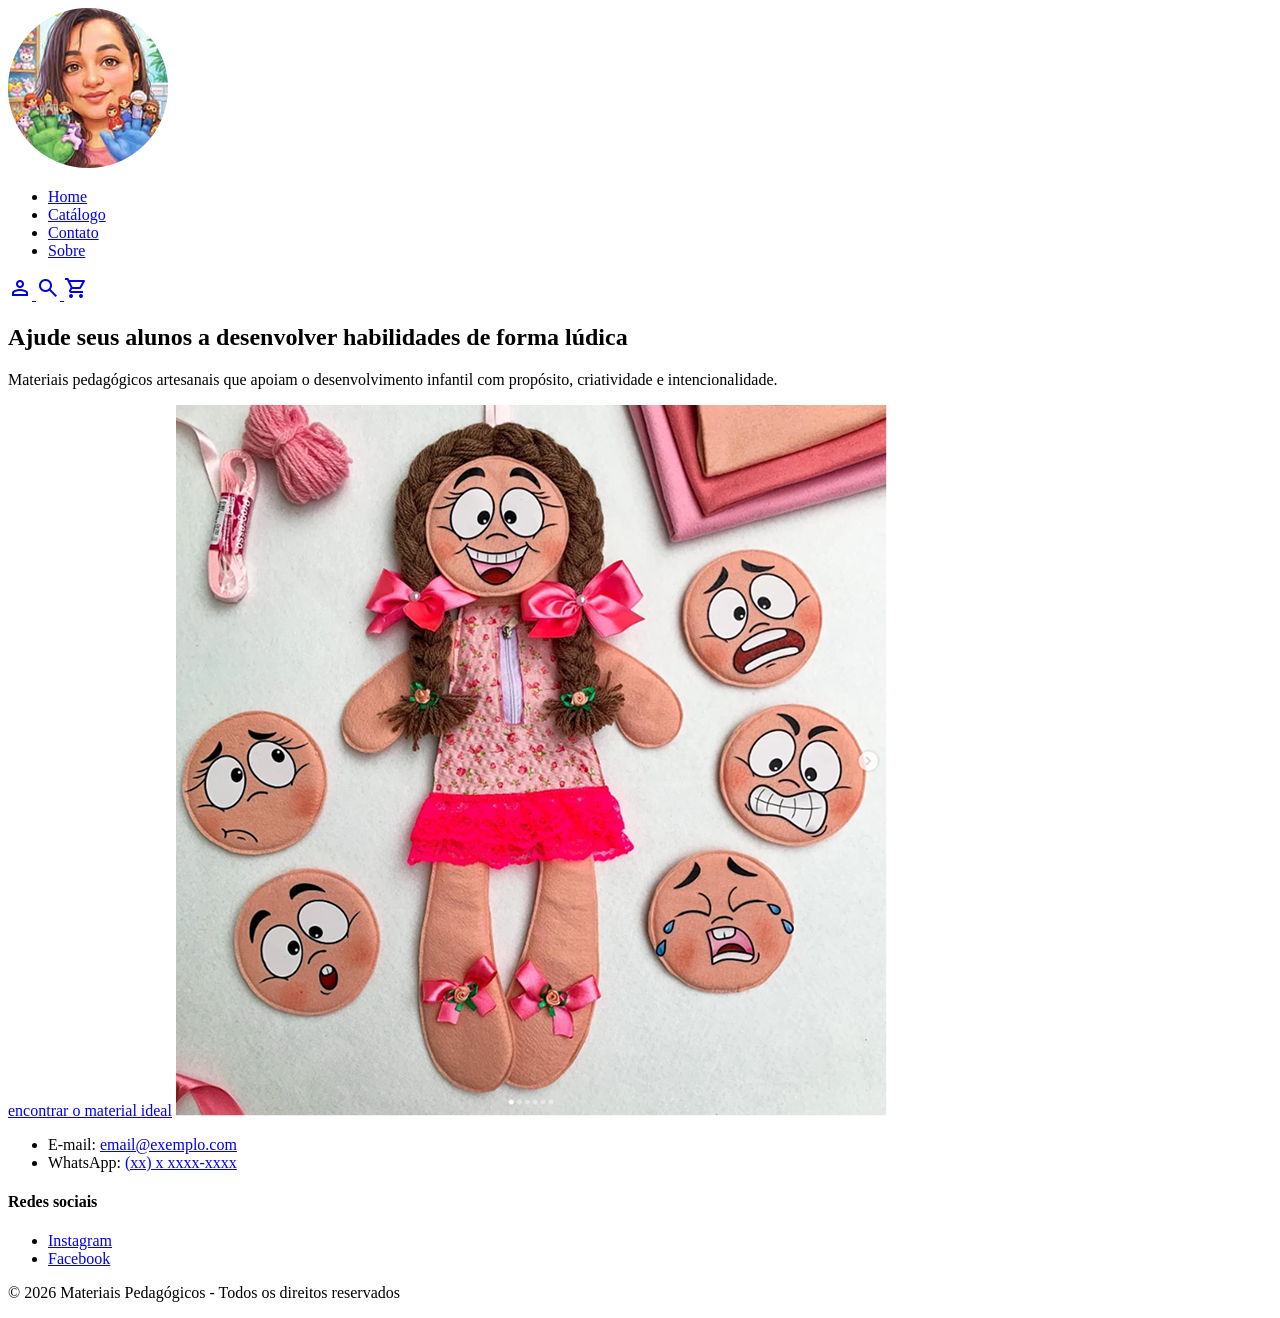
==== Programaca-Web-I/projetoWeb/index.html @ 2df09f3f "Add files via upload" ====
<!DOCTYPE html>
<html lang="pt-br">
    <head>
        <meta charset="UTF-8">
        <meta name="viewport" content="width=device-width, initial-scale=1.0">
        <meta name="description" content="Materiais pedagógicos artesanais que apoiam o desenvolvimento infantil com propósito, criatividade e intencionalidade.">
        <link href="https://fonts.googleapis.com/css2?family=Inter:wght@400;500;600&family=Nunito:wght@700&display=swap" rel="stylesheet">
        <link rel="stylesheet" href="https://fonts.googleapis.com/css2?family=Material+Symbols+Outlined:opsz,wght,FILL,GRAD@20..48,100..700,0..1,-50..200" />
        <link rel="shortcut icon" href="./assets/icon/logoIcon.ico" type="image/x-icon">
        <title>Home | Materiais Pedagógicos</title>
    </head>
    <body>
        <header>
            <a href="index.html"><img src="assets/images/logo.png" alt="Logo"></a>
            <nav>
                <ul>
                    <li><a href="index.html">Home</a></li>
                    <li><a href="catalogo.html">Catálogo</a></li>
                    <li><a href="contato.html">Contato</a></li>
                    <li><a href="sobre.html">Sobre</a></li>
                </ul>
            </nav>
            <div>
                <a href="login.html" aria-label="Acessar conta">
                    <span class="material-symbols-outlined" aria-hidden="true">person</span>
                </a>
                <a href="#" aria-label="Pesquisar no site">
                    <span class="material-symbols-outlined" aria-hidden="true">search</span>
                </a>
                <a href="#" aria-label="Ver carrinho de compras">
                    <span class="material-symbols-outlined" aria-hidden="true">shopping_cart</span>
                </a>
            </div>
        </header>
        <main>
            <!-- Hero -->
            <section>
                <h1>Ajude seus alunos a desenvolver habilidades de forma lúdica</h1>
                <p>Materiais pedagógicos artesanais que apoiam o desenvolvimento infantil com propósito, criatividade e intencionalidade.</p>
                <a href="catalogo.html">encontrar o material ideal</a>
                <img src="assets/images/card1.png" alt="Recurso pedagógico artesanal de boneca com expressões faciais intercambiáveis">
            </section>
        </main>
        <footer>
            <ul>
                <li>E-mail: <a href="mailto:email@exemplo.com">email@exemplo.com</a></li>
                <li>WhatsApp: <a href="#">(xx) x xxxx-xxxx</a></li>
            </ul>
            <h4>Redes sociais</h4>
            <ul>
                <li><a href="#" target="_blank" rel="noopener noreferrer">Instagram</a></li>
                <li><a href="#" target="_blank" rel="noopener noreferrer">Facebook</a></li>
            </ul>
            <p> &copy; 2026 Materiais Pedagógicos - Todos os direitos reservados</p>
        </footer>
    </body>
</html>
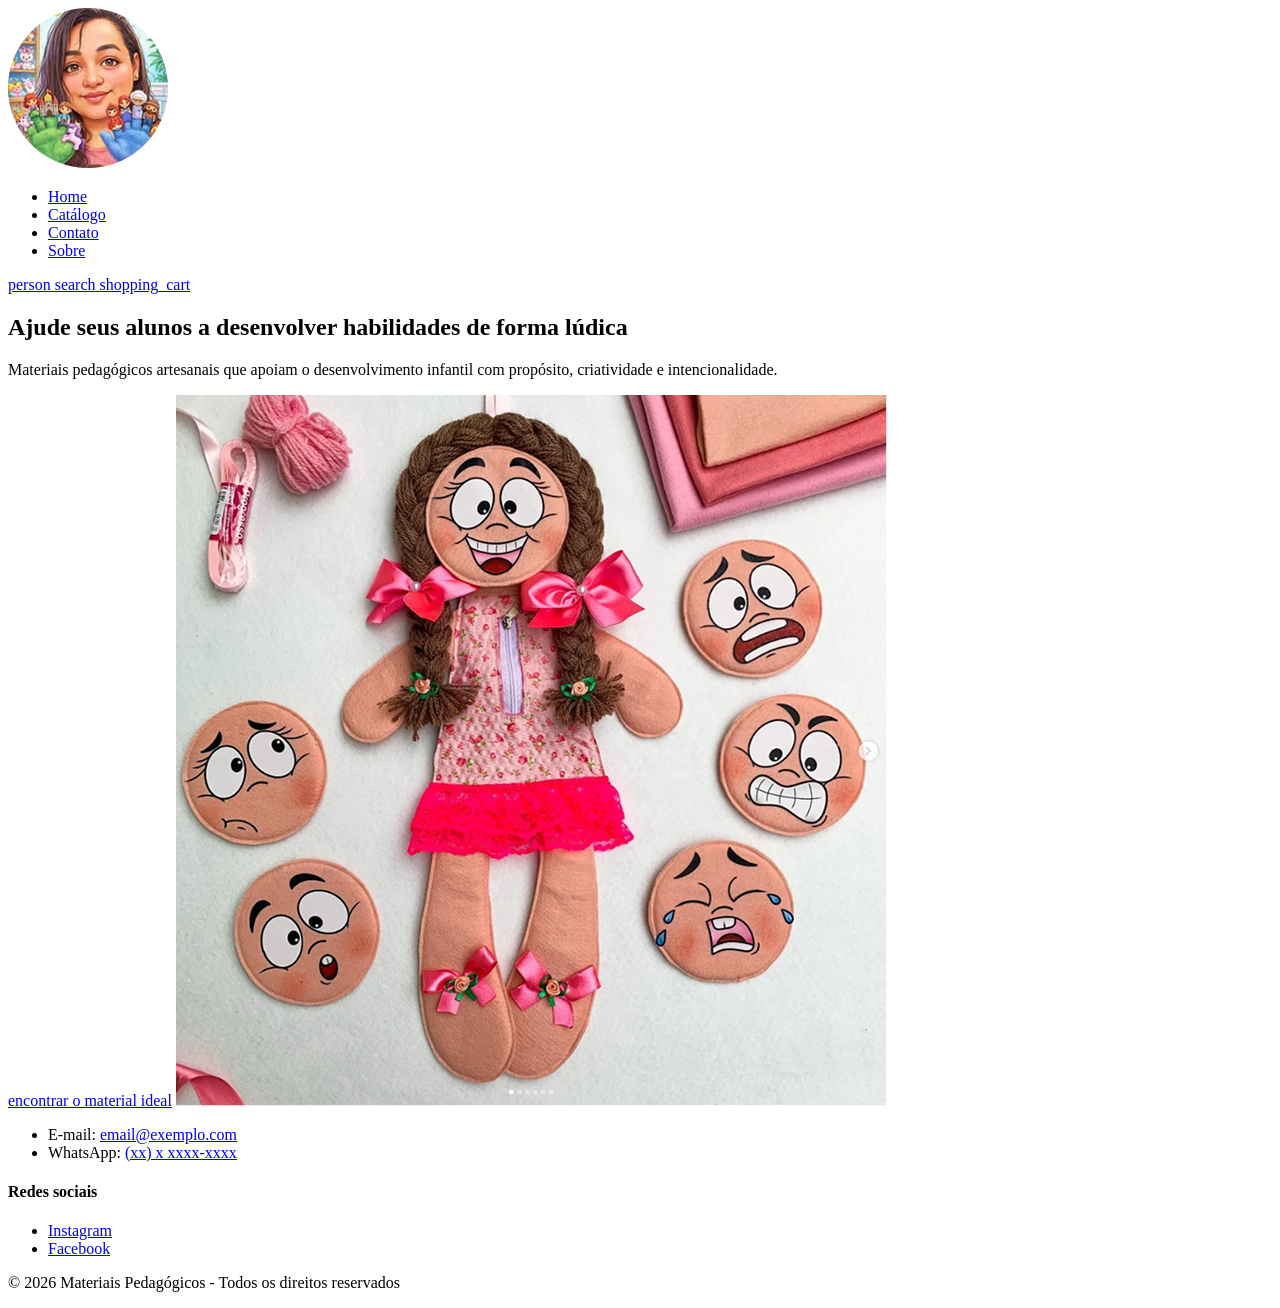
==== commit 80946f62: "Remove external font links and add local stylesheet" ====
--- a/Programaca-Web-I/projetoWeb/index.html
+++ b/Programaca-Web-I/projetoWeb/index.html
@@ -4,8 +4,7 @@
         <meta charset="UTF-8">
         <meta name="viewport" content="width=device-width, initial-scale=1.0">
         <meta name="description" content="Materiais pedagógicos artesanais que apoiam o desenvolvimento infantil com propósito, criatividade e intencionalidade.">
-        <link href="https://fonts.googleapis.com/css2?family=Inter:wght@400;500;600&family=Nunito:wght@700&display=swap" rel="stylesheet">
-        <link rel="stylesheet" href="https://fonts.googleapis.com/css2?family=Material+Symbols+Outlined:opsz,wght,FILL,GRAD@20..48,100..700,0..1,-50..200" />
+        <link rel="stylesheet" href="style.css">
         <link rel="shortcut icon" href="./assets/icon/logoIcon.ico" type="image/x-icon">
         <title>Home | Materiais Pedagógicos</title>
     </head>
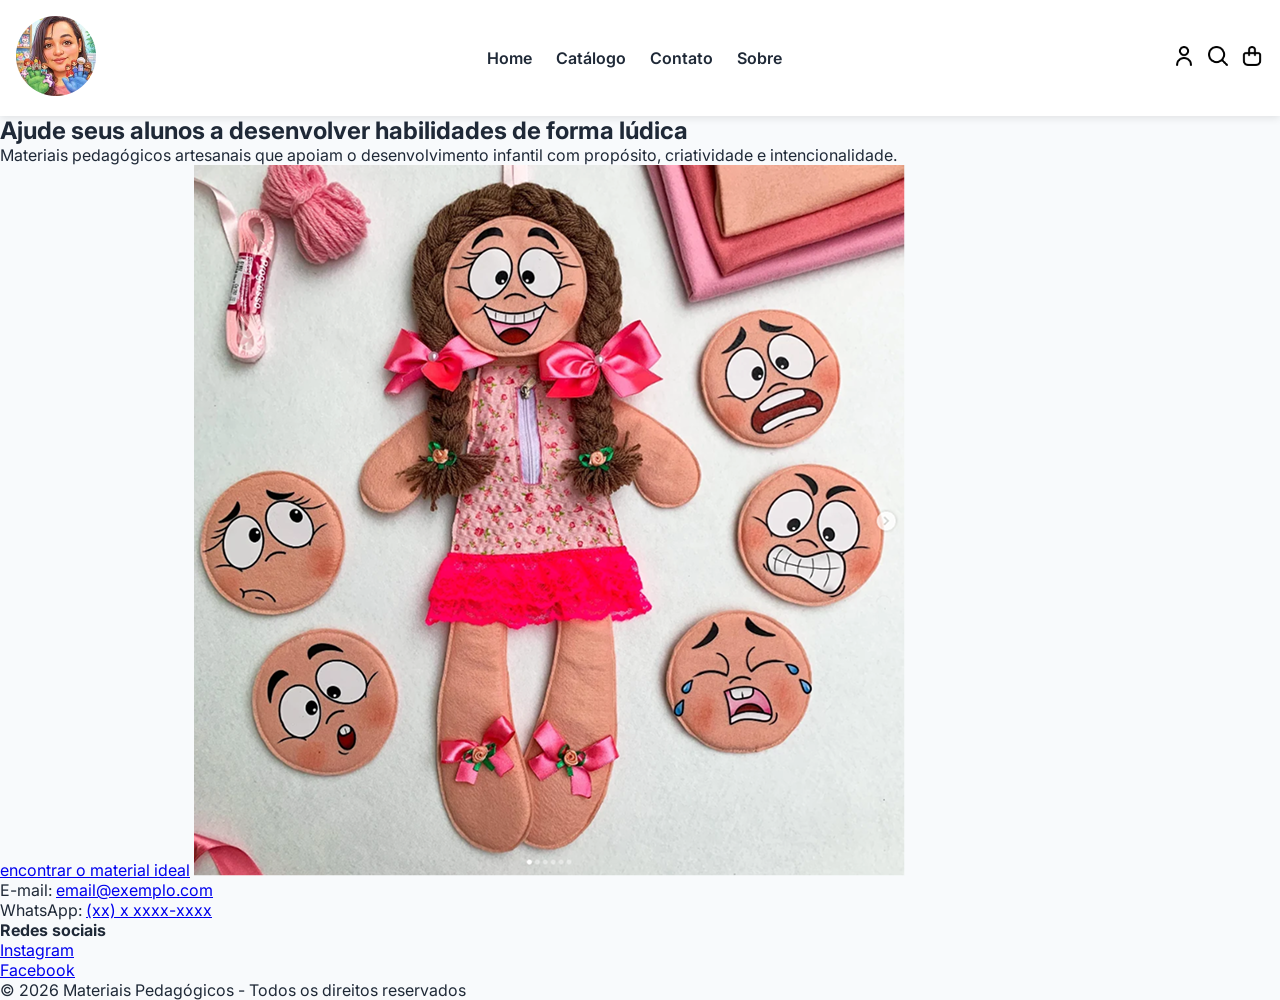
==== commit 23e42b00: "Enhance header layout and accessibility by replacing icons with images, and add CSS variables for im" ====
--- a/Programaca-Web-I/projetoWeb/index.html
+++ b/Programaca-Web-I/projetoWeb/index.html
@@ -10,7 +10,7 @@
     </head>
     <body>
         <header>
-            <a href="index.html"><img src="assets/images/logo.png" alt="Logo"></a>
+            <a href="index.html"><img src="assets/images/logo.png" alt="Logo" class="logo"></a>
             <nav>
                 <ul>
                     <li><a href="index.html">Home</a></li>
@@ -21,13 +21,13 @@
             </nav>
             <div>
                 <a href="login.html" aria-label="Acessar conta">
-                    <span class="material-symbols-outlined" aria-hidden="true">person</span>
+                    <img src="assets/images/user.png" alt="Perfil">
                 </a>
                 <a href="#" aria-label="Pesquisar no site">
-                    <span class="material-symbols-outlined" aria-hidden="true">search</span>
+                    <img src="assets/images/search.png" alt="Pesquisar">
                 </a>
                 <a href="#" aria-label="Ver carrinho de compras">
-                    <span class="material-symbols-outlined" aria-hidden="true">shopping_cart</span>
+                    <img src="assets/images/shopping bag.png" alt="Carrinho de compras">
                 </a>
             </div>
         </header>
--- a/Programaca-Web-I/projetoWeb/style.css
+++ b/Programaca-Web-I/projetoWeb/style.css
@@ -0,0 +1,64 @@
+@import url('https://fonts.googleapis.com/css2?family=Cabin:ital,wght@0,400..700;1,400..700&family=Inter:ital,opsz,wght@0,14..32,100..900;1,14..32,100..900&family=Nunito:ital,wght@0,200..1000;1,200..1000&display=swap');
+
+:root {
+    --primary-color: #5FA8D3;
+    --text-color: #1F2937;
+    --bg-color: #F8FAFC;
+}
+
+/* Reset Universal */
+* {
+    margin: 0;
+    padding: 0;
+    box-sizing: border-box;
+}
+
+body{
+    font-family: "Inter", sans-serif;
+    color: var(--text-color);
+    background-color: var(--bg-color);
+}
+
+header {
+    width: 100%;
+    background-color: #FFFFFF;
+    box-shadow: 0px 2px 8px rgba(0, 0, 0, 0.1);
+    padding: 16px;
+    display: flex;
+    justify-content: space-between;
+    align-items: center;
+}
+
+.logo {
+    width: 5rem;
+}
+
+header nav ul {
+    display: flex;
+    gap: 24px;
+}
+
+header nav ul li {
+    list-style: none;
+}
+
+header nav ul li a {
+    font-weight: 600;
+    text-decoration: none;
+    color: var(--text-color);
+    transition: color 0.3s ease ;
+}
+
+header nav ul li a:hover{
+    color: var(--primary-color);
+}
+
+header div{
+    display: flex;
+    gap: 10px;
+}
+
+
+header div a img {
+    width: 1.5rem;
+}
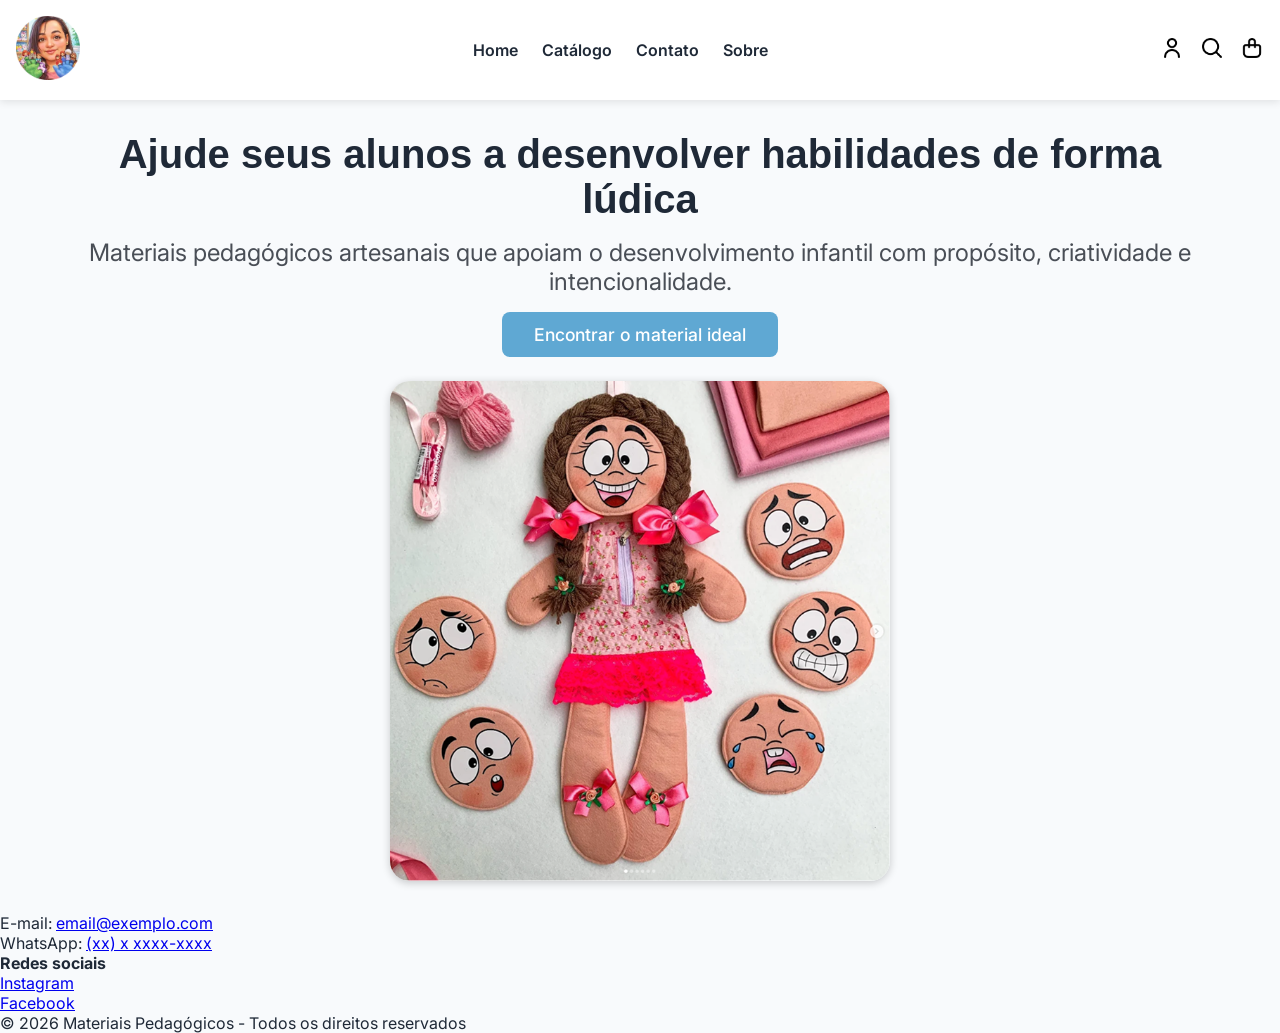
==== commit 09d68ba3: "Refactor main section styles and improve header layout with enhanced image scaling and button hover " ====
--- a/Programaca-Web-I/projetoWeb/index.html
+++ b/Programaca-Web-I/projetoWeb/index.html
@@ -36,7 +36,7 @@
             <section>
                 <h1>Ajude seus alunos a desenvolver habilidades de forma lúdica</h1>
                 <p>Materiais pedagógicos artesanais que apoiam o desenvolvimento infantil com propósito, criatividade e intencionalidade.</p>
-                <a href="catalogo.html">encontrar o material ideal</a>
+                <a href="catalogo.html">Encontrar o material ideal</a>
                 <img src="assets/images/card1.png" alt="Recurso pedagógico artesanal de boneca com expressões faciais intercambiáveis">
             </section>
         </main>
--- a/Programaca-Web-I/projetoWeb/style.css
+++ b/Programaca-Web-I/projetoWeb/style.css
@@ -3,7 +3,9 @@
 :root {
     --primary-color: #5FA8D3;
     --text-color: #1F2937;
+    --p-text-color: #494E56;
     --bg-color: #F8FAFC;
+    --btn-hover: #4F8CC9;
 }
 
 /* Reset Universal */
@@ -30,7 +32,7 @@
 }
 
 .logo {
-    width: 5rem;
+    width: 4rem;
 }
 
 header nav ul {
@@ -55,10 +57,66 @@
 
 header div{
     display: flex;
-    gap: 10px;
+    gap: 16px;
 }
 
 
 header div a img {
     width: 1.5rem;
+    transform: scale(1);
+    transition: transform 0.3s ease;
+}
+
+header div a img:hover {
+    transform: scale(1.1);
+}
+
+main {
+    max-width: 1200px;
+    margin: 32px auto;
+    padding: 0 16px;
+    text-align: center;
+}
+
+main section h1 {
+    font-family: "Nunito", sans-serif;
+    font-weight: 700;
+    margin-bottom: 16px;
+    font-size: 2.5rem;
+    color: var(--text-color)
+}
+
+main section p {
+    font-family: "Inter", sans-serif;
+    font-weight: 400;
+    margin-bottom: 16px;
+    font-size: 1.5rem;
+    color: var(--p-text-color)
+}
+
+main section a{
+    display: inline-block;
+    padding: 12px 32px;;
+    margin: 0 auto 24px auto;
+    background-color: var(--primary-color);
+    color: #FFFFFF;
+    border-radius: 8px;
+    text-decoration: none;
+    font-family: "inter", sans-serif;
+    font-weight: 500;
+    font-size: 1.1rem;
+    transition: background-color 0.3s ease;
+}
+
+main section a:hover{
+    background-color: var(--btn-hover);
+}
+
+main section img{
+    display: block;
+    margin: 0 auto;
+    max-width: 500px;
+    width: 100%;
+    border-radius: 20px;
+    box-shadow: 0px 2px 8px rgba(0, 0, 0, 0.2);;
 }
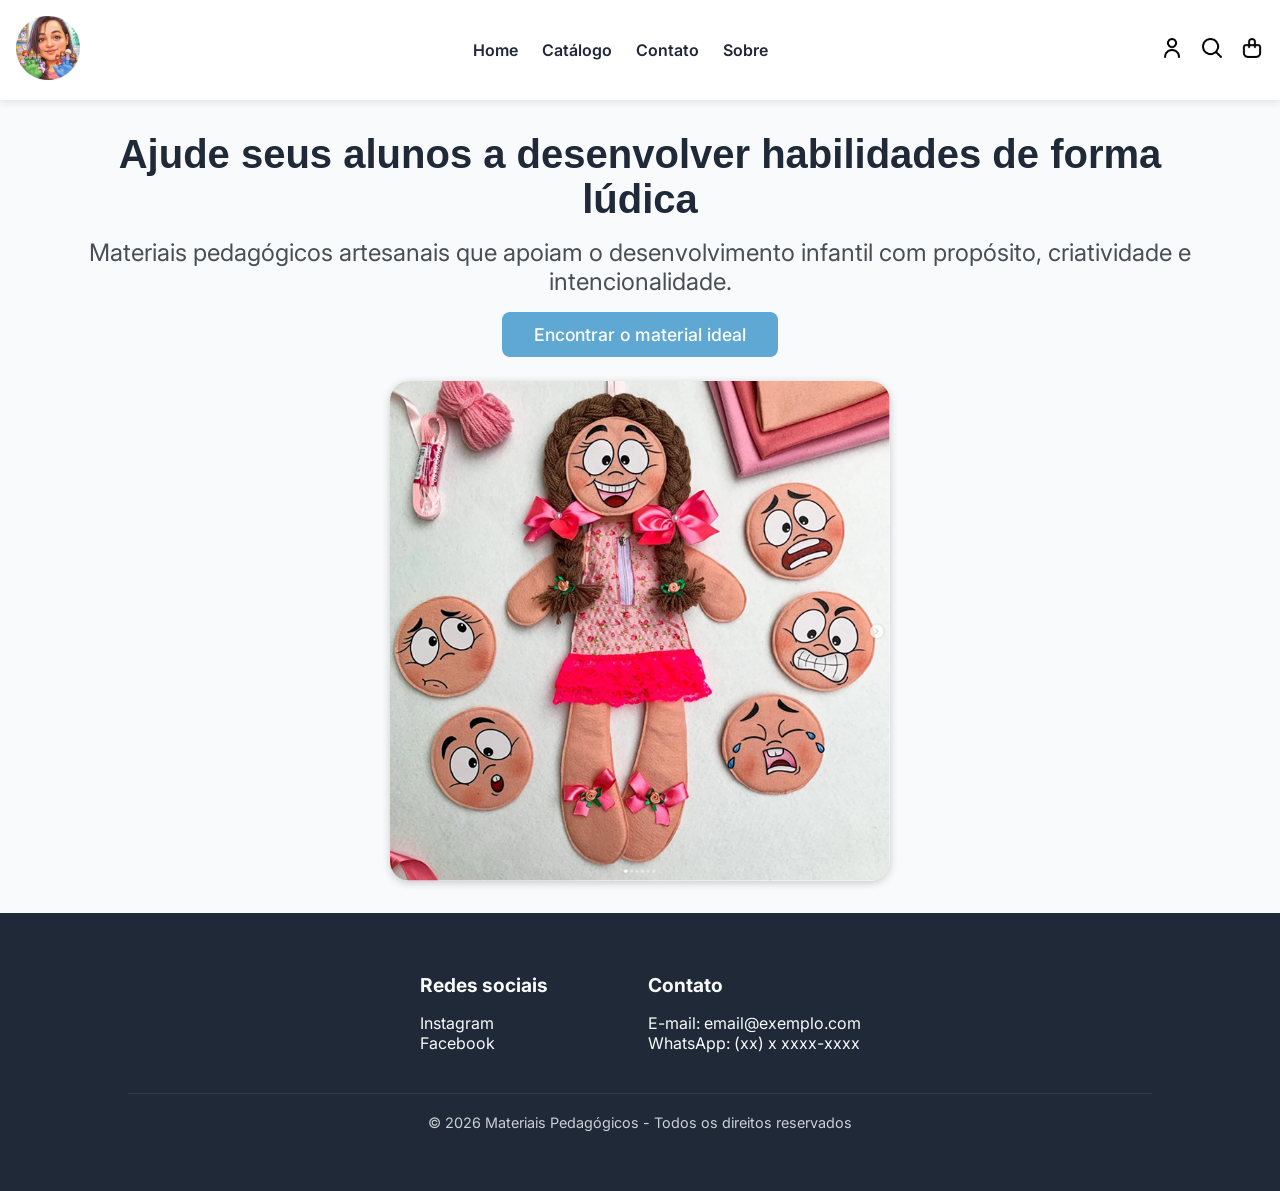
==== commit b41aa873: "Refactor footer layout for improved structure and styling, adding social media and contact sections " ====
--- a/Programaca-Web-I/projetoWeb/index.html
+++ b/Programaca-Web-I/projetoWeb/index.html
@@ -41,16 +41,23 @@
             </section>
         </main>
         <footer>
-            <ul>
-                <li>E-mail: <a href="mailto:email@exemplo.com">email@exemplo.com</a></li>
-                <li>WhatsApp: <a href="#">(xx) x xxxx-xxxx</a></li>
-            </ul>
-            <h4>Redes sociais</h4>
-            <ul>
-                <li><a href="#" target="_blank" rel="noopener noreferrer">Instagram</a></li>
-                <li><a href="#" target="_blank" rel="noopener noreferrer">Facebook</a></li>
-            </ul>
-            <p> &copy; 2026 Materiais Pedagógicos - Todos os direitos reservados</p>
+            <div class="footer-column">
+                <div>
+                    <h4>Redes sociais</h4>
+                    <ul>
+                        <li><a href="#">Instagram</a></li>
+                        <li><a href="#">Facebook</a></li>
+                    </ul>
+                </div>
+                <div>
+                    <h4>Contato</h4>
+                    <ul>
+                        <li>E-mail: <a href="mailto:email@exemplo.com">email@exemplo.com</a></li>
+                        <li>WhatsApp: <a href="#">(xx) x xxxx-xxxx</a></li>
+                    </ul>
+                </div>
+            </div>
+            <p class="copyright"> &copy; 2026 Materiais Pedagógicos - Todos os direitos reservados</p>
         </footer>
     </body>
 </html>
--- a/Programaca-Web-I/projetoWeb/style.css
+++ b/Programaca-Web-I/projetoWeb/style.css
@@ -119,4 +119,44 @@
     width: 100%;
     border-radius: 20px;
     box-shadow: 0px 2px 8px rgba(0, 0, 0, 0.2);;
+}
+
+footer {
+    background-color: var(--text-color);
+    color: var(--bg-color);
+    padding: 60px 10%;
+    display: flex;
+    flex-wrap: wrap;
+    justify-content: center;
+    align-items: flex-start;
+}
+
+.footer-column{
+    display: flex;
+    gap: 100px;
+}
+
+footer h4 {
+    margin-bottom: 16px;
+    font-family: var(--bg-color);
+    font-size: 1.2rem;
+}
+
+footer ul {
+    list-style: none;
+}
+
+footer ul li a {
+    color: var(--bg-color);
+    text-decoration: none;
+}
+
+.copyright {
+    width: 100%;
+    text-align: center;
+    margin-top: 40px;
+    padding-top: 20px;
+    border-top: 1px solid rgba(255, 255, 255, 0.1); /* Uma linha discreta para separar */
+    font-size: 0.9rem;
+    opacity: 0.8;
 }
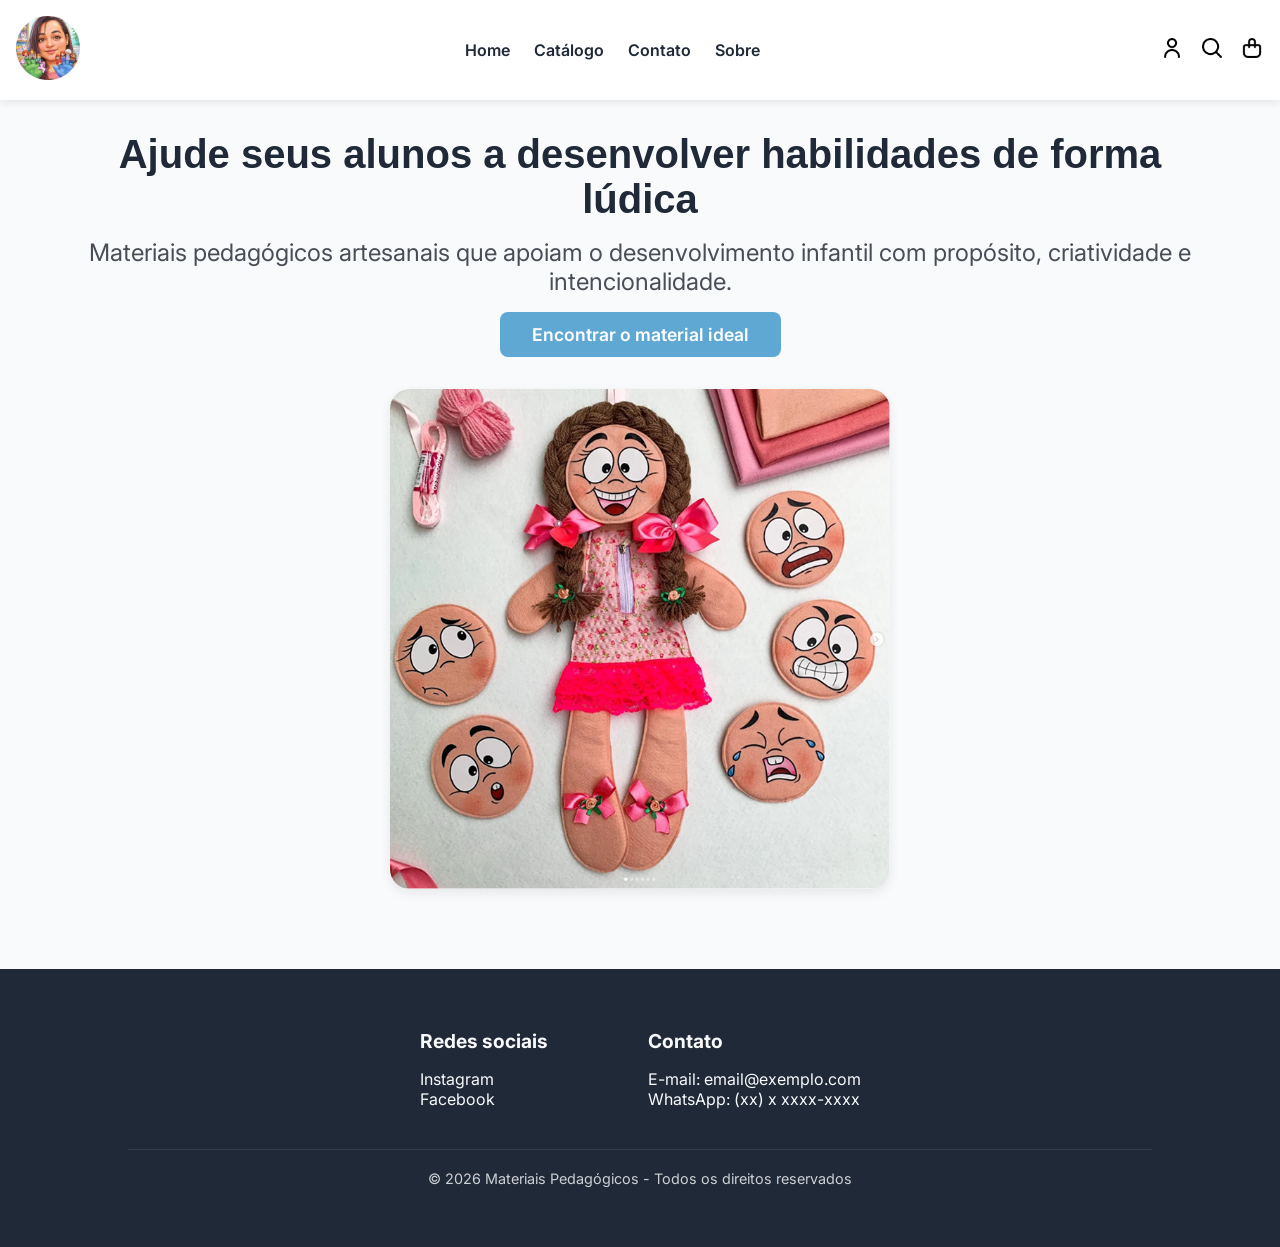
==== commit 48e345af: "Implement responsive header and footer with mobile menu functionality; add product catalog layout an" ====
--- a/Programaca-Web-I/projetoWeb/index.html
+++ b/Programaca-Web-I/projetoWeb/index.html
@@ -11,7 +11,7 @@
     <body>
         <header>
             <a href="index.html"><img src="assets/images/logo.png" alt="Logo" class="logo"></a>
-            <nav>
+            <nav class="menu-mobile" id="menu-mobile">
                 <ul>
                     <li><a href="index.html">Home</a></li>
                     <li><a href="catalogo.html">Catálogo</a></li>
@@ -20,6 +20,9 @@
                 </ul>
             </nav>
             <div>
+                <button class="btn-mobile" aria-label="Abrir menu">
+                    <img class="menu-hamburguer" src="assets/images/menu.png" alt="Menu">
+                </button>
                 <a href="login.html" aria-label="Acessar conta">
                     <img src="assets/images/user.png" alt="Perfil">
                 </a>
@@ -59,5 +62,6 @@
             </div>
             <p class="copyright"> &copy; 2026 Materiais Pedagógicos - Todos os direitos reservados</p>
         </footer>
+        <script src="script.js"></script>
     </body>
 </html>
--- a/Programaca-Web-I/projetoWeb/style.css
+++ b/Programaca-Web-I/projetoWeb/style.css
@@ -19,7 +19,9 @@
     font-family: "Inter", sans-serif;
     color: var(--text-color);
     background-color: var(--bg-color);
-}
+    overflow-x: hidden; /* Evita que a barra de rolagem horizontal apareça quando o menu mobile estiver aberto */
+}
+/* header */
 
 header {
     width: 100%;
@@ -70,11 +72,12 @@
 header div a img:hover {
     transform: scale(1.1);
 }
-
+/* main */
 main {
-    max-width: 1200px;
+    max-width: 1920px;
     margin: 32px auto;
-    padding: 0 16px;
+    margin-bottom: 80px;
+    padding: 0 80px;
     text-align: center;
 }
 
@@ -95,15 +98,15 @@
 }
 
 main section a{
-    display: inline-block;
-    padding: 12px 32px;;
-    margin: 0 auto 24px auto;
+    display: inline-block; /* Ocupa só o tamanho do texto + padding */
+    padding: 12px 32px;
+    margin: 0 auto 32px auto; /* Centraliza horizontalmente e adiciona margem inferior */
     background-color: var(--primary-color);
     color: #FFFFFF;
     border-radius: 8px;
     text-decoration: none;
-    font-family: "inter", sans-serif;
-    font-weight: 500;
+    font-family: "Inter", sans-serif;
+    font-weight: 600;
     font-size: 1.1rem;
     transition: background-color 0.3s ease;
 }
@@ -114,11 +117,11 @@
 
 main section img{
     display: block;
-    margin: 0 auto;
+    margin: 0 auto; 
     max-width: 500px;
     width: 100%;
     border-radius: 20px;
-    box-shadow: 0px 2px 8px rgba(0, 0, 0, 0.2);;
+    box-shadow: 0px 4px 12px rgba(0, 0, 0, 0.08);
 }
 
 footer {
@@ -159,4 +162,202 @@
     border-top: 1px solid rgba(255, 255, 255, 0.1); /* Uma linha discreta para separar */
     font-size: 0.9rem;
     opacity: 0.8;
+}
+
+/* Catalogo */
+.produtos-grid {
+    display: grid;
+    grid-template-columns: repeat(5, 1fr);
+    gap: 24px;
+    margin-top: 40px;
+    text-align: left; /* ISSO AQUI MATA O TEXTO CENTRALIZADO DA HOME! */
+}
+
+.produtos-card{
+    display: flex;
+    flex-direction: column;
+    background-color: #FFFFFF;
+    border-radius: 12px;
+    gap: 16px;
+    padding: 16px;
+    box-shadow: 0px 4px 12px rgba(0, 0, 0, 0.08);
+    min-height: 400px;
+    cursor: default;
+}
+
+.produtos-card img {
+    /* Faz a imagem crescer para ignorar o padding de 16px do card pai */
+    width: calc(100% + 32px); 
+    
+    /* Puxa a imagem para as extremidades, anulando o recuo do padding */
+    margin-left: -16px;
+    margin-top: -16px;
+    
+    /* Arredonda apenas os cantos superiores (Top-L, Top-R, Bot-R, Bot-L) */
+    border-radius: 12px 12px 0px 0px;
+    
+    /* Define uma altura fixa para manter todos os cards alinhados */
+    height: 240px;
+    
+    /* Faz a imagem preencher o espaço sem distorcer (mantém a proporção) */
+    object-fit: cover;
+    object-position: top; /* Força o topo da foto a aparecer sempre */
+}
+
+.produtos-card h3 {
+    font-family: "Nunito", sans-serif;
+    font-weight: 700;
+    font-size: 1rem;
+}
+
+.produtos-card .descricao{
+    font-family: "Inter", sans-serif;
+    font-weight: 400;
+    color: var(--p-text-color);
+    font-size: 0.85rem;
+    display: -webkit-box;
+    -webkit-line-clamp: 3; /* Número de linhas que quero mostrar */
+    -webkit-box-orient: vertical;
+    overflow: hidden;
+    text-overflow: ellipsis; /* Adiciona os "..." automaticamente */
+    height: 3rem; /* Garante que todos ocupem o espaço de 2 linhas, mesmo os curtos */
+}
+
+.produtos-card .preco{
+    font-family: "Inter", sans-serif;
+    font-weight: 700;
+    color: var(--primary-color);
+    font-size: 1.1rem;
+}
+
+.produtos-card button{
+    font-weight: 600;
+    font-family: "Inter", sans-serif;
+    background-color: var(--primary-color);
+    border: none;
+    border-radius: 8px;
+    width: 100%;
+    padding: 10px;
+    color: var(--bg-color);
+    cursor: pointer;
+    margin-top: auto;
+    transition: 0.3s ease;
+}
+
+.produtos-card button:hover{
+    background-color: var(--btn-hover);
+}
+
+/* Estilo do Menu Mobile (Gaveta) */
+/* Tirando a visibilidade do menu hamburguer */
+.menu-hamburguer {
+    display: none;
+}
+
+.btn-mobile {
+    background: none;
+    border: none;
+}
+
+
+/* ========================================= */
+/* RESPONSIVIDADE (MEDIA QUERIES)            */
+/* ========================================= */
+
+/* Degrau 1: Notebooks e Telas Médias (Até 1440px) */
+@media (max-width: 1440px) {
+    .produtos-grid {
+        grid-template-columns: repeat(4, 1fr); /* Cai para 4 colunas */
+    }
+}
+
+/* Degrau 2: Tablets e Notebooks Pequenos (Até 1024px) */
+@media (max-width: 1024px) {
+    main {
+        padding: 0 40px; /* Diminui a borda branca lateral para dar espaço aos cards */
+    }
+    .produtos-grid {
+        grid-template-columns: repeat(3, 1fr); /* Cai para 3 colunas */
+    }
+}
+
+/* Degrau 3: Celulares e Tablets em pé (Até 768px) */
+@media (max-width: 768px) {
+    /* 1. O SALVADOR DO HEADER: Esconde os links para não estourar a tela */
+    header nav {
+        display: none; 
+    }
+
+    /* 2. Ajuste do Container Principal */
+    main {
+        padding: 0 16px; /* Reduz aquela borda gigante de 80px para apenas 16px */
+    }
+
+    /* 3. O Grid do Catálogo (2 Colunas) */
+    .produtos-grid {
+        grid-template-columns: repeat(2, 1fr);
+        gap: 12px; /* Corredor mais fino entre os produtos */
+    }
+
+    /* 4. Emagrecendo o Card para a tela pequena */
+    .produtos-card {
+        padding: 12px; /* Diminuímos o padding interno de 16px para 12px */
+        gap: 8px;
+        min-height: 320px;
+    }
+
+    /* 5. Reajustando a Mágica da Imagem (Acompanhando o novo padding) */
+    .produtos-card img {
+        width: calc(100% + 24px); /* 100% + 12px de cada lado = 24px */
+        margin-left: -12px;
+        margin-top: -12px;
+        height: 150px; /* Imagem mais baixa para não ocupar a tela toda */
+    }
+
+    /* 6. Salvando o Botão */
+    .produtos-card button {
+        font-size: 0.8rem; /* Diminui a letra para caber "Adicionar ao Carrinho" */
+        padding: 8px 4px;
+    }
+    
+    .produtos-card h3 {
+        font-size: 0.9rem;
+    }
+
+    .menu-hamburguer {
+        display: block; /* Exibe o menu hamburguer */
+        width: 1.5rem;
+    }
+
+    .menu-mobile {
+    position: fixed; /* Fica fixo na tela, mesmo se rolar a página */
+    top: 0;
+    right: 0;
+    width: 70%; /* Ocupa 70% da tela (estilo gaveta) ou 100% (tela cheia) */
+    height: 100vh; /* Altura total da tela */
+    background-color: #FFFFFF;
+    box-shadow: -4px 0 15px rgba(0, 0, 0, 0.1); /* Sombra legal na lateral */
+    display: flex;
+    flex-direction: column;
+    align-items: center;
+    justify-content: center;
+    gap: 32px; /* Espaço entre os links */
+    z-index: 999; /* Garante que fique por cima de tudo no site */
+    
+    /* A Mágica da Animação: Joga o menu para fora da tela */
+    right: -100%; /* Fica ancorado totalmente fora da tela */
+    transition: right 0.3s ease-in-out; /* Suaviza a entrada */ 
+}
+
+/* Os links dentro do menu mobile */
+.menu-mobile a {
+    font-size: 1.2rem;
+    font-weight: 600;
+    color: var(--text-color);
+}
+
+/* A classe que o JavaScript vai adicionar para abrir o menu! */
+.menu-mobile.ativo {
+    right: 0; /* Cola o menu na borda direita da tela, deixando visível */
+}
 }
